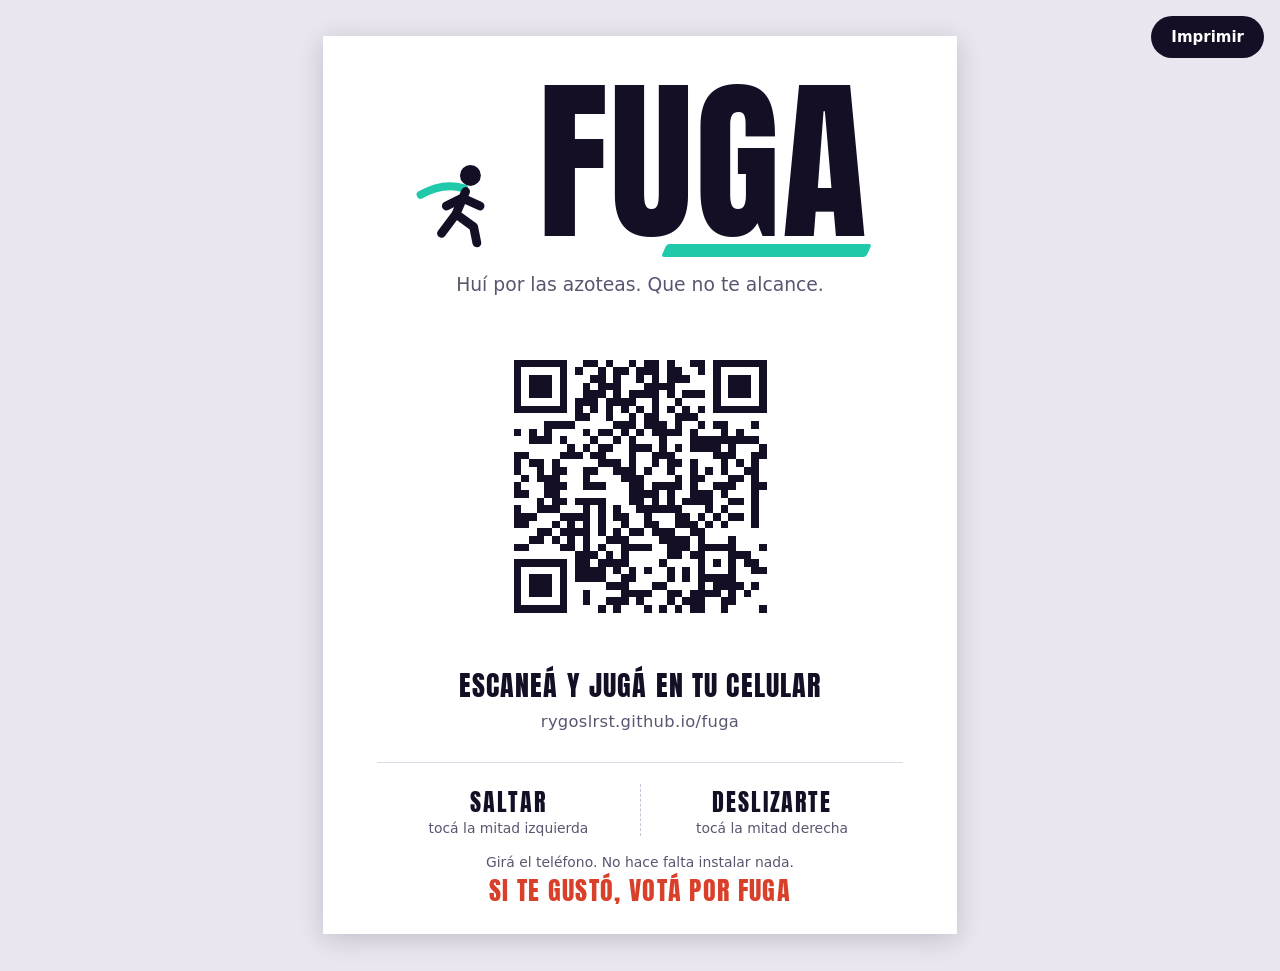
==== stand/cartel.html @ 5d64b0af "Cartel del stand con el QR para imprimir QR con corrección de errores alta (se lee aunque el papel s" ====
<!DOCTYPE html>
<html lang="es">
<head>
<meta charset="utf-8">
<meta name="viewport" content="width=device-width, initial-scale=1">
<title>FUGA — cartel del stand</title>
<style>
  /* Cartel para imprimir en A4. Fondo blanco a propósito: gasta poca tinta en
     la impresora del colegio y el QR se lee mejor con máximo contraste. */
  @font-face { font-family: 'Anton'; src: url('../fuentes/anton-latin.woff2') format('woff2'); }
  @page { size: A4 portrait; margin: 0; }
  :root { --tinta: #150f26; --menta: #1fc9aa; --brasa: #d9402a; --gris: #5b5570; }
  * { margin: 0; padding: 0; box-sizing: border-box; }
  body { background: #e9e6ef; font-family: system-ui, -apple-system, 'Segoe UI', Roboto, sans-serif; color: var(--tinta); }
  .hoja {
    width: 210mm; height: 297mm; margin: 12mm auto; background: #fff;
    padding: 18mm 18mm 16mm; display: flex; flex-direction: column; align-items: center;
    box-shadow: 0 6px 30px rgba(21, 15, 38, 0.18);
  }
  .cabecera { display: flex; align-items: flex-end; gap: 8mm; width: 100%; justify-content: center; }
  .corredor { width: 34mm; height: auto; flex: none; }
  h1 { font-family: 'Anton', Impact, sans-serif; font-weight: 400; font-size: 58mm; line-height: 0.82; letter-spacing: 0.01em; }
  h1::after { content: ''; display: block; height: 4.2mm; width: 62%; margin: 3mm 0 0 auto; background: var(--menta); transform: skewX(-24deg); border-radius: 1mm; }
  .bajada { font-size: 6.2mm; color: var(--gris); margin-top: 6mm; text-align: center; }
  .qr { width: 104mm; height: 104mm; margin-top: 11mm; }
  .qr svg { width: 100%; height: 100%; display: block; }
  .escanea { font-family: 'Anton', Impact, sans-serif; font-size: 9.4mm; letter-spacing: 0.04em; text-transform: uppercase; margin-top: 7mm; text-align: center; }
  .url { font-size: 5.4mm; color: var(--gris); margin-top: 2mm; font-variant-numeric: tabular-nums; letter-spacing: 0.02em; }
  .controles { display: grid; grid-template-columns: 1fr 1fr; width: 100%; margin-top: 10mm; border-top: 0.4mm solid #ddd9e6; padding-top: 7mm; }
  .control { text-align: center; }
  .control + .control { border-left: 0.4mm dashed #c9c3d6; }
  .control b { display: block; font-family: 'Anton', Impact, sans-serif; font-weight: 400; font-size: 8mm; letter-spacing: 0.08em; text-transform: uppercase; }
  .control span { font-size: 4.6mm; color: var(--gris); }
  .nota { font-size: 4.6mm; color: var(--gris); margin-top: 6mm; text-align: center; }
  .voto { margin-top: auto; font-family: 'Anton', Impact, sans-serif; font-size: 8.6mm; letter-spacing: 0.05em; text-transform: uppercase; color: var(--brasa); }
  .imprimir { position: fixed; top: 16px; right: 16px; font: 600 15px system-ui, sans-serif; padding: 12px 20px; border-radius: 999px; border: 0; background: var(--tinta); color: #fff; cursor: pointer; }
  .imprimir:focus-visible { outline: 3px solid var(--menta); outline-offset: 2px; }
  /* Sólo en pantalla: la vista previa se achica para entrar entera. */
  @media screen and (max-width: 880px) { .hoja { zoom: 0.72; } }
  @media screen and (max-height: 1180px) and (min-width: 881px) { .hoja { zoom: 0.8; } }
  @media print {
    body { background: #fff; }
    .hoja { margin: 0; box-shadow: none; }
    .imprimir { display: none; }
  }
</style>
</head>
<body>
<button class="imprimir" type="button" onclick="print()">Imprimir</button>
<main class="hoja">
  <div class="cabecera">
    <svg class="corredor" viewBox="0 0 64 64" aria-hidden="true">
      <path d="M33 22 Q20 18 6 26" stroke="#1fc9aa" stroke-width="5" stroke-linecap="round" fill="none"/>
      <circle cx="37" cy="14" r="6.5" fill="#150f26"/>
      <path d="M34 24 L28 38 L19 50 M28 38 L39 46 L41 56 M32 28 L43 33 M32 28 L22 33" stroke="#150f26" stroke-width="5.5" stroke-linecap="round" stroke-linejoin="round" fill="none"/>
    </svg>
    <h1>FUGA</h1>
  </div>
  <p class="bajada">Huí por las azoteas. Que no te alcance.</p>

  <div class="qr" role="img" aria-label="Código QR para abrir el juego"><svg xmlns="http://www.w3.org/2000/svg" viewBox="-4 -4 41 41" shape-rendering="crispEdges"><rect x="-4" y="-4" width="41" height="41" fill="#fff"/><path fill="#150f26" d="M0 0h7v1h-7zM9 0h2v1h-2zM12 0h1v1h-1zM15 0h1v1h-1zM17 0h2v1h-2zM20 0h1v1h-1zM23 0h2v1h-2zM26 0h7v1h-7zM0 1h1v1h-1zM6 1h1v1h-1zM8 1h1v1h-1zM11 1h1v1h-1zM13 1h2v1h-2zM16 1h3v1h-3zM20 1h2v1h-2zM24 1h1v1h-1zM26 1h1v1h-1zM32 1h1v1h-1zM0 2h1v1h-1zM2 2h3v1h-3zM6 2h1v1h-1zM10 2h2v1h-2zM13 2h1v1h-1zM16 2h1v1h-1zM18 2h1v1h-1zM20 2h3v1h-3zM26 2h1v1h-1zM28 2h3v1h-3zM32 2h1v1h-1zM0 3h1v1h-1zM2 3h3v1h-3zM6 3h1v1h-1zM9 3h1v1h-1zM11 3h3v1h-3zM17 3h4v1h-4zM26 3h1v1h-1zM28 3h3v1h-3zM32 3h1v1h-1zM0 4h1v1h-1zM2 4h3v1h-3zM6 4h1v1h-1zM9 4h3v1h-3zM13 4h1v1h-1zM15 4h4v1h-4zM20 4h1v1h-1zM22 4h3v1h-3zM26 4h1v1h-1zM28 4h3v1h-3zM32 4h1v1h-1zM0 5h1v1h-1zM6 5h1v1h-1zM8 5h3v1h-3zM12 5h4v1h-4zM18 5h1v1h-1zM21 5h1v1h-1zM26 5h1v1h-1zM32 5h1v1h-1zM0 6h7v1h-7zM8 6h1v1h-1zM10 6h1v1h-1zM12 6h1v1h-1zM14 6h1v1h-1zM16 6h1v1h-1zM18 6h1v1h-1zM20 6h1v1h-1zM22 6h1v1h-1zM24 6h1v1h-1zM26 6h7v1h-7zM8 7h2v1h-2zM12 7h1v1h-1zM15 7h1v1h-1zM17 7h2v1h-2zM21 7h3v1h-3zM4 8h4v1h-4zM13 8h3v1h-3zM17 8h3v1h-3zM21 8h1v1h-1zM24 8h1v1h-1zM26 8h2v1h-2zM31 8h1v1h-1zM0 9h1v1h-1zM2 9h1v1h-1zM4 9h1v1h-1zM9 9h1v1h-1zM11 9h2v1h-2zM14 9h1v1h-1zM16 9h1v1h-1zM18 9h4v1h-4zM23 9h1v1h-1zM27 9h1v1h-1zM29 9h1v1h-1zM2 10h3v1h-3zM6 10h1v1h-1zM10 10h1v1h-1zM13 10h1v1h-1zM15 10h1v1h-1zM19 10h1v1h-1zM23 10h9v1h-9zM7 11h1v1h-1zM9 11h1v1h-1zM11 11h2v1h-2zM15 11h3v1h-3zM19 11h1v1h-1zM21 11h1v1h-1zM23 11h4v1h-4zM28 11h1v1h-1zM32 11h1v1h-1zM0 12h2v1h-2zM6 12h3v1h-3zM10 12h2v1h-2zM15 12h1v1h-1zM18 12h3v1h-3zM26 12h3v1h-3zM31 12h2v1h-2zM0 13h1v1h-1zM2 13h2v1h-2zM5 13h1v1h-1zM11 13h3v1h-3zM15 13h1v1h-1zM18 13h1v1h-1zM20 13h2v1h-2zM23 13h1v1h-1zM27 13h1v1h-1zM29 13h1v1h-1zM31 13h1v1h-1zM0 14h1v1h-1zM3 14h1v1h-1zM5 14h2v1h-2zM9 14h2v1h-2zM13 14h3v1h-3zM17 14h1v1h-1zM20 14h1v1h-1zM23 14h1v1h-1zM25 14h1v1h-1zM27 14h1v1h-1zM30 14h2v1h-2zM1 15h1v1h-1zM3 15h3v1h-3zM9 15h1v1h-1zM14 15h3v1h-3zM21 15h1v1h-1zM23 15h2v1h-2zM28 15h2v1h-2zM31 15h1v1h-1zM0 16h1v1h-1zM4 16h3v1h-3zM9 16h3v1h-3zM15 16h2v1h-2zM18 16h4v1h-4zM23 16h1v1h-1zM26 16h3v1h-3zM31 16h2v1h-2zM0 17h2v1h-2zM4 17h2v1h-2zM15 17h4v1h-4zM20 17h1v1h-1zM23 17h3v1h-3zM27 17h1v1h-1zM31 17h1v1h-1zM3 18h1v1h-1zM5 18h2v1h-2zM8 18h4v1h-4zM15 18h2v1h-2zM18 18h1v1h-1zM20 18h1v1h-1zM22 18h4v1h-4zM28 18h2v1h-2zM31 18h1v1h-1zM0 19h1v1h-1zM3 19h3v1h-3zM9 19h1v1h-1zM11 19h1v1h-1zM13 19h1v1h-1zM16 19h6v1h-6zM25 19h1v1h-1zM27 19h1v1h-1zM31 19h1v1h-1zM0 20h3v1h-3zM6 20h4v1h-4zM11 20h1v1h-1zM13 20h2v1h-2zM17 20h1v1h-1zM21 20h2v1h-2zM24 20h1v1h-1zM26 20h1v1h-1zM28 20h2v1h-2zM31 20h1v1h-1zM0 21h2v1h-2zM5 21h1v1h-1zM7 21h1v1h-1zM9 21h1v1h-1zM11 21h1v1h-1zM14 21h1v1h-1zM17 21h2v1h-2zM21 21h3v1h-3zM25 21h1v1h-1zM27 21h1v1h-1zM31 21h1v1h-1zM3 22h2v1h-2zM6 22h4v1h-4zM11 22h1v1h-1zM13 22h1v1h-1zM15 22h2v1h-2zM18 22h3v1h-3zM23 22h2v1h-2zM2 23h2v1h-2zM5 23h1v1h-1zM7 23h1v1h-1zM9 23h1v1h-1zM12 23h3v1h-3zM19 23h4v1h-4zM24 23h1v1h-1zM28 23h1v1h-1zM0 24h2v1h-2zM6 24h2v1h-2zM9 24h1v1h-1zM11 24h1v1h-1zM14 24h4v1h-4zM20 24h3v1h-3zM24 24h5v1h-5zM32 24h1v1h-1zM8 25h3v1h-3zM12 25h1v1h-1zM14 25h1v1h-1zM20 25h2v1h-2zM23 25h2v1h-2zM28 25h3v1h-3zM0 26h7v1h-7zM8 26h2v1h-2zM11 26h4v1h-4zM19 26h1v1h-1zM24 26h1v1h-1zM26 26h1v1h-1zM28 26h1v1h-1zM30 26h2v1h-2zM0 27h1v1h-1zM6 27h1v1h-1zM8 27h4v1h-4zM13 27h1v1h-1zM15 27h1v1h-1zM17 27h1v1h-1zM20 27h1v1h-1zM22 27h1v1h-1zM24 27h1v1h-1zM28 27h1v1h-1zM31 27h2v1h-2zM0 28h1v1h-1zM2 28h3v1h-3zM6 28h1v1h-1zM8 28h4v1h-4zM14 28h2v1h-2zM20 28h1v1h-1zM22 28h1v1h-1zM24 28h5v1h-5zM0 29h1v1h-1zM2 29h3v1h-3zM6 29h1v1h-1zM12 29h3v1h-3zM18 29h2v1h-2zM24 29h1v1h-1zM26 29h4v1h-4zM31 29h1v1h-1zM0 30h1v1h-1zM2 30h3v1h-3zM6 30h1v1h-1zM9 30h1v1h-1zM14 30h4v1h-4zM20 30h2v1h-2zM23 30h4v1h-4zM28 30h1v1h-1zM30 30h1v1h-1zM0 31h1v1h-1zM6 31h1v1h-1zM9 31h1v1h-1zM12 31h3v1h-3zM16 31h1v1h-1zM20 31h1v1h-1zM22 31h3v1h-3zM27 31h2v1h-2zM0 32h7v1h-7zM11 32h1v1h-1zM13 32h1v1h-1zM17 32h1v1h-1zM19 32h1v1h-1zM21 32h1v1h-1zM23 32h2v1h-2zM27 32h1v1h-1zM32 32h1v1h-1z"/></svg></div>
  <p class="escanea">Escaneá y jugá en tu celular</p>
  <p class="url">rygoslrst.github.io/fuga</p>

  <div class="controles">
    <div class="control"><b>Saltar</b><span>tocá la mitad izquierda</span></div>
    <div class="control"><b>Deslizarte</b><span>tocá la mitad derecha</span></div>
  </div>
  <p class="nota">Girá el teléfono. No hace falta instalar nada.</p>

  <p class="voto">Si te gustó, votá por FUGA</p>
</main>
</body>
</html>
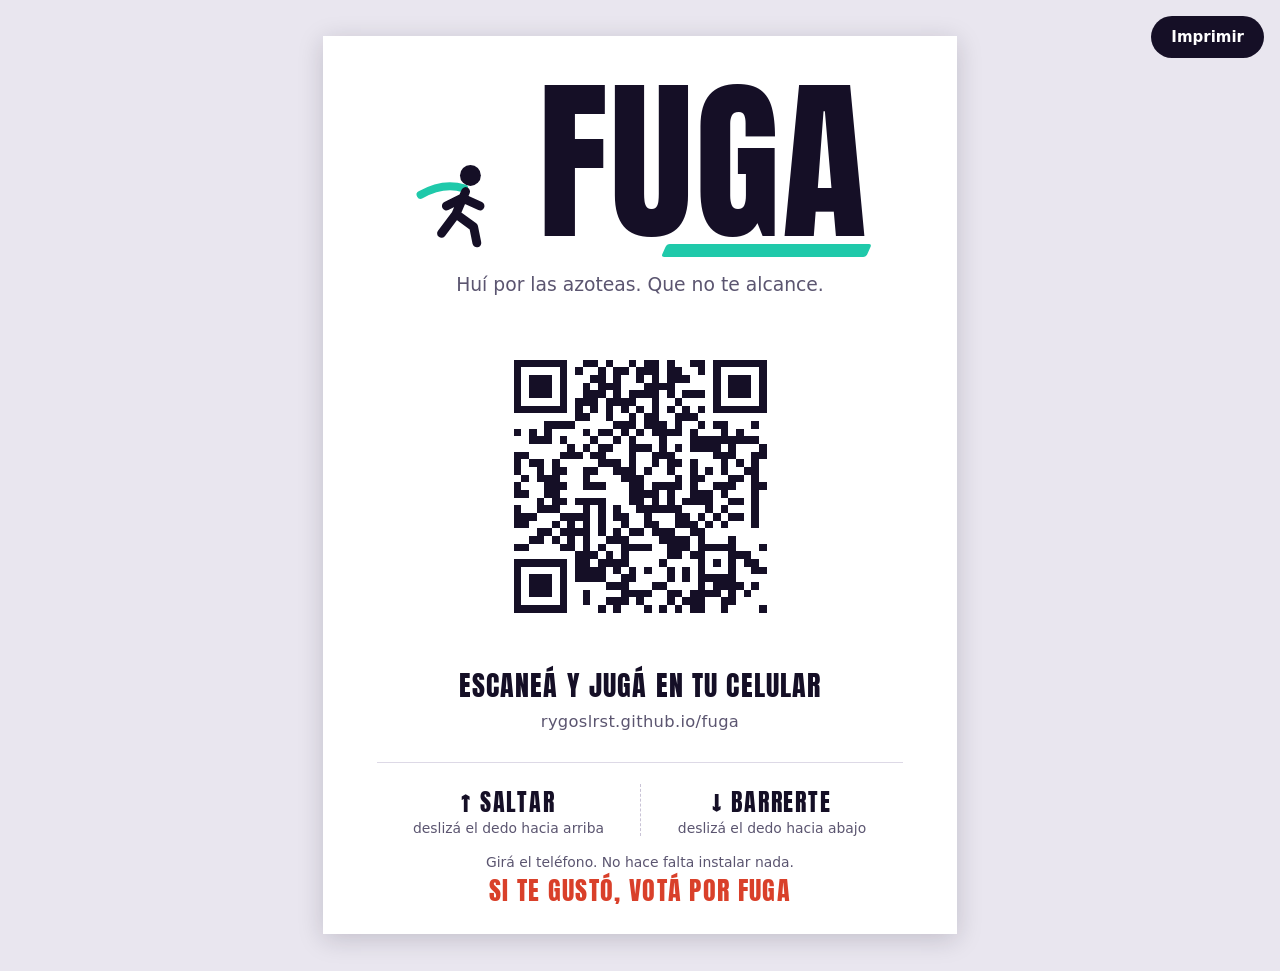
==== commit 044ac530: "Corredor con sprites de rvros y controles por gestos - El corredor usa el "Animated Pixel Adventurer" ====
--- a/stand/cartel.html
+++ b/stand/cartel.html
@@ -63,8 +63,8 @@
   <p class="url">rygoslrst.github.io/fuga</p>
 
   <div class="controles">
-    <div class="control"><b>Saltar</b><span>tocá la mitad izquierda</span></div>
-    <div class="control"><b>Deslizarte</b><span>tocá la mitad derecha</span></div>
+    <div class="control"><b>↑ Saltar</b><span>deslizá el dedo hacia arriba</span></div>
+    <div class="control"><b>↓ Barrerte</b><span>deslizá el dedo hacia abajo</span></div>
   </div>
   <p class="nota">Girá el teléfono. No hace falta instalar nada.</p>
 
